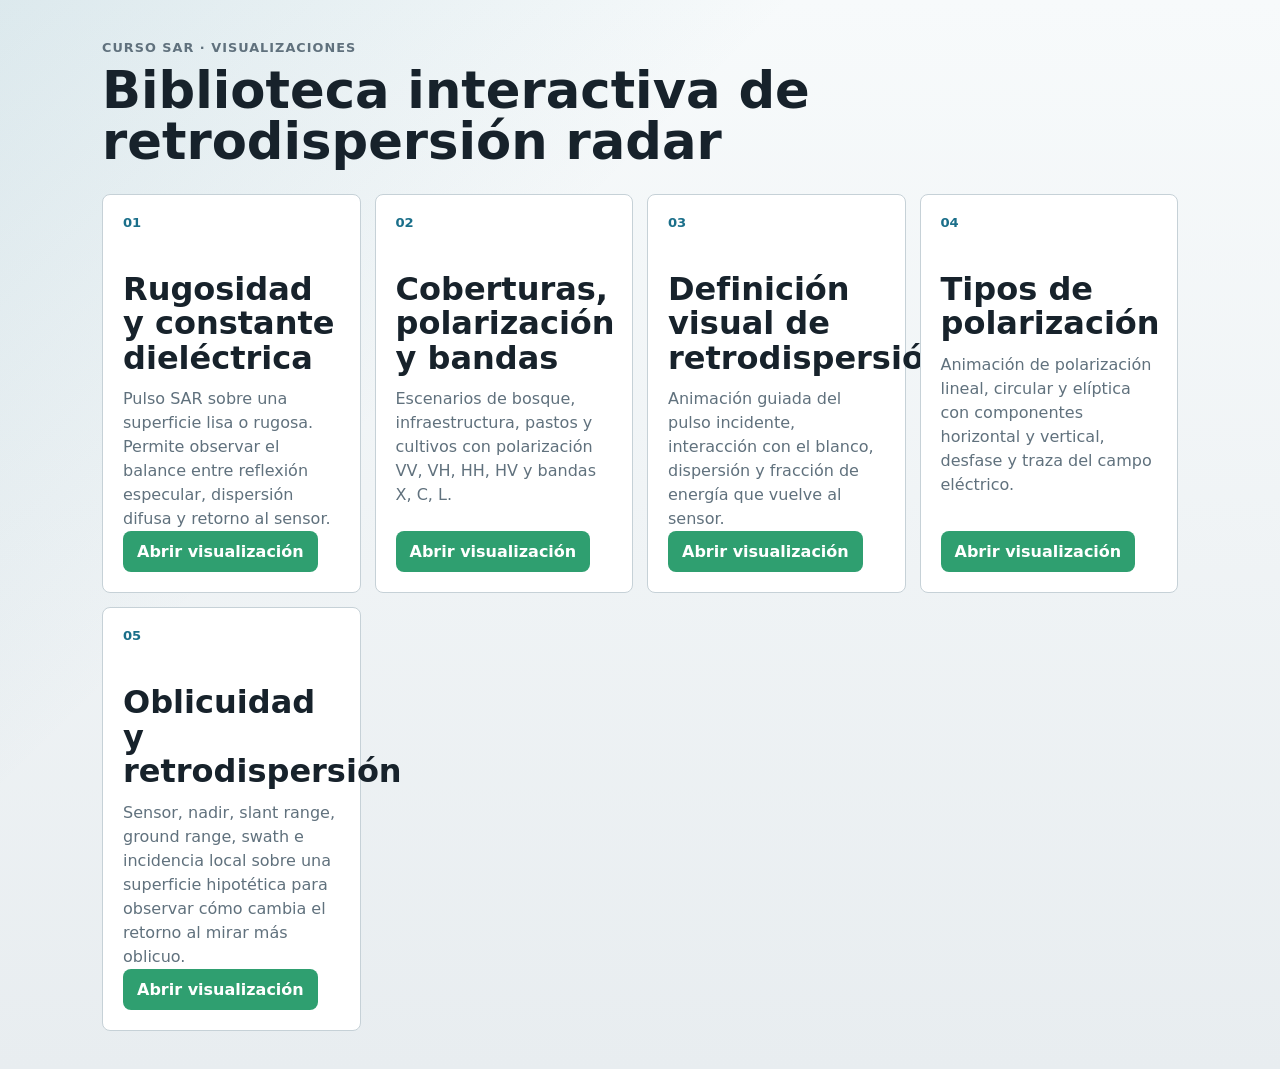
==== index.html @ 8bb1f793 "Publicar visualizaciones SAR" ====
<!doctype html>
<html lang="es">
  <head>
    <meta charset="utf-8">
    <meta name="viewport" content="width=device-width, initial-scale=1">
    <title>Visualizaciones SAR</title>
    <link rel="icon" href="data:,">
    <link rel="stylesheet" href="catalog.css">
  </head>
  <body>
    <main class="catalog-shell">
      <section class="catalog-head">
        <p class="eyebrow">Curso SAR · visualizaciones</p>
        <h1>Biblioteca interactiva de retrodispersión radar</h1>
      </section>

      <section class="visual-grid" aria-label="Visualizaciones disponibles">
        <article class="visual-card">
          <span class="number">01</span>
          <h2>Rugosidad y constante dieléctrica</h2>
          <p>
            Pulso SAR sobre una superficie lisa o rugosa. Permite observar el balance entre reflexión
            especular, dispersión difusa y retorno al sensor.
          </p>
          <a href="01-rugosidad-dielectrica/">Abrir visualización</a>
        </article>

        <article class="visual-card">
          <span class="number">02</span>
          <h2>Coberturas, polarización y bandas</h2>
          <p>
            Escenarios de bosque, infraestructura, pastos y cultivos con polarización VV, VH, HH, HV y
            bandas X, C, L.
          </p>
          <a href="02-coberturas-polarizacion-bandas/">Abrir visualización</a>
        </article>

        <article class="visual-card">
          <span class="number">03</span>
          <h2>Definición visual de retrodispersión</h2>
          <p>
            Animación guiada del pulso incidente, interacción con el blanco, dispersión y fracción de
            energía que vuelve al sensor.
          </p>
          <a href="03-retrodispersion-definicion/">Abrir visualización</a>
        </article>

        <article class="visual-card">
          <span class="number">04</span>
          <h2>Tipos de polarización</h2>
          <p>
            Animación de polarización lineal, circular y elíptica con componentes horizontal y vertical,
            desfase y traza del campo eléctrico.
          </p>
          <a href="04-tipos-polarizacion/">Abrir visualización</a>
        </article>

        <article class="visual-card">
          <span class="number">05</span>
          <h2>Oblicuidad y retrodispersión</h2>
          <p>
            Sensor, nadir, slant range, ground range, swath e incidencia local sobre una superficie
            hipotética para observar cómo cambia el retorno al mirar más oblicuo.
          </p>
          <a href="05-oblicuidad-retrodispersion/">Abrir visualización</a>
        </article>
      </section>
    </main>
  </body>
</html>
---- catalog.css ----
:root {
  color-scheme: light;
  --bg: #e8edf0;
  --panel: #ffffff;
  --text: #17222b;
  --muted: #60717d;
  --line: #c6d1d7;
  --accent: #1b6f8a;
  --green: #2f9f70;
  font-family:
    Inter, ui-sans-serif, system-ui, -apple-system, BlinkMacSystemFont, "Segoe UI",
    sans-serif;
}

* {
  box-sizing: border-box;
}

body {
  background:
    linear-gradient(135deg, rgb(27 111 138 / 12%), transparent 34%),
    linear-gradient(180deg, #f7fafb, var(--bg));
  color: var(--text);
  margin: 0;
  min-height: 100vh;
}

.catalog-shell {
  margin: 0 auto;
  max-width: 1120px;
  padding: 38px 22px;
}

.catalog-head {
  margin-bottom: 26px;
}

.eyebrow {
  color: var(--muted);
  font-size: 0.8rem;
  font-weight: 850;
  letter-spacing: 0.08em;
  margin: 0 0 8px;
  text-transform: uppercase;
}

h1,
h2,
p {
  letter-spacing: 0;
  margin: 0;
}

h1 {
  font-size: clamp(2rem, 4vw, 4rem);
  line-height: 1;
  max-width: 860px;
}

.visual-grid {
  display: grid;
  gap: 14px;
  grid-template-columns: repeat(auto-fit, minmax(240px, 1fr));
}

.visual-card {
  background: var(--panel);
  border: 1px solid var(--line);
  border-radius: 8px;
  display: flex;
  flex-direction: column;
  min-height: 260px;
  padding: 20px;
}

.number {
  color: var(--accent);
  font-size: 0.82rem;
  font-weight: 900;
  margin-bottom: 42px;
}

h2 {
  font-size: clamp(1.35rem, 2.5vw, 2rem);
  line-height: 1.08;
  margin-bottom: 12px;
}

p {
  color: var(--muted);
  line-height: 1.5;
}

a {
  align-self: flex-start;
  background: var(--green);
  border-radius: 8px;
  color: #ffffff;
  font-weight: 850;
  margin-top: auto;
  padding: 11px 14px;
  text-decoration: none;
}

a:hover {
  background: #24875e;
}

@media (max-width: 760px) {
  .visual-grid {
    grid-template-columns: 1fr;
  }

  .catalog-shell {
    padding: 24px 16px;
  }
}

@media (min-width: 761px) and (max-width: 980px) {
  .visual-grid {
    grid-template-columns: repeat(2, minmax(0, 1fr));
  }
}
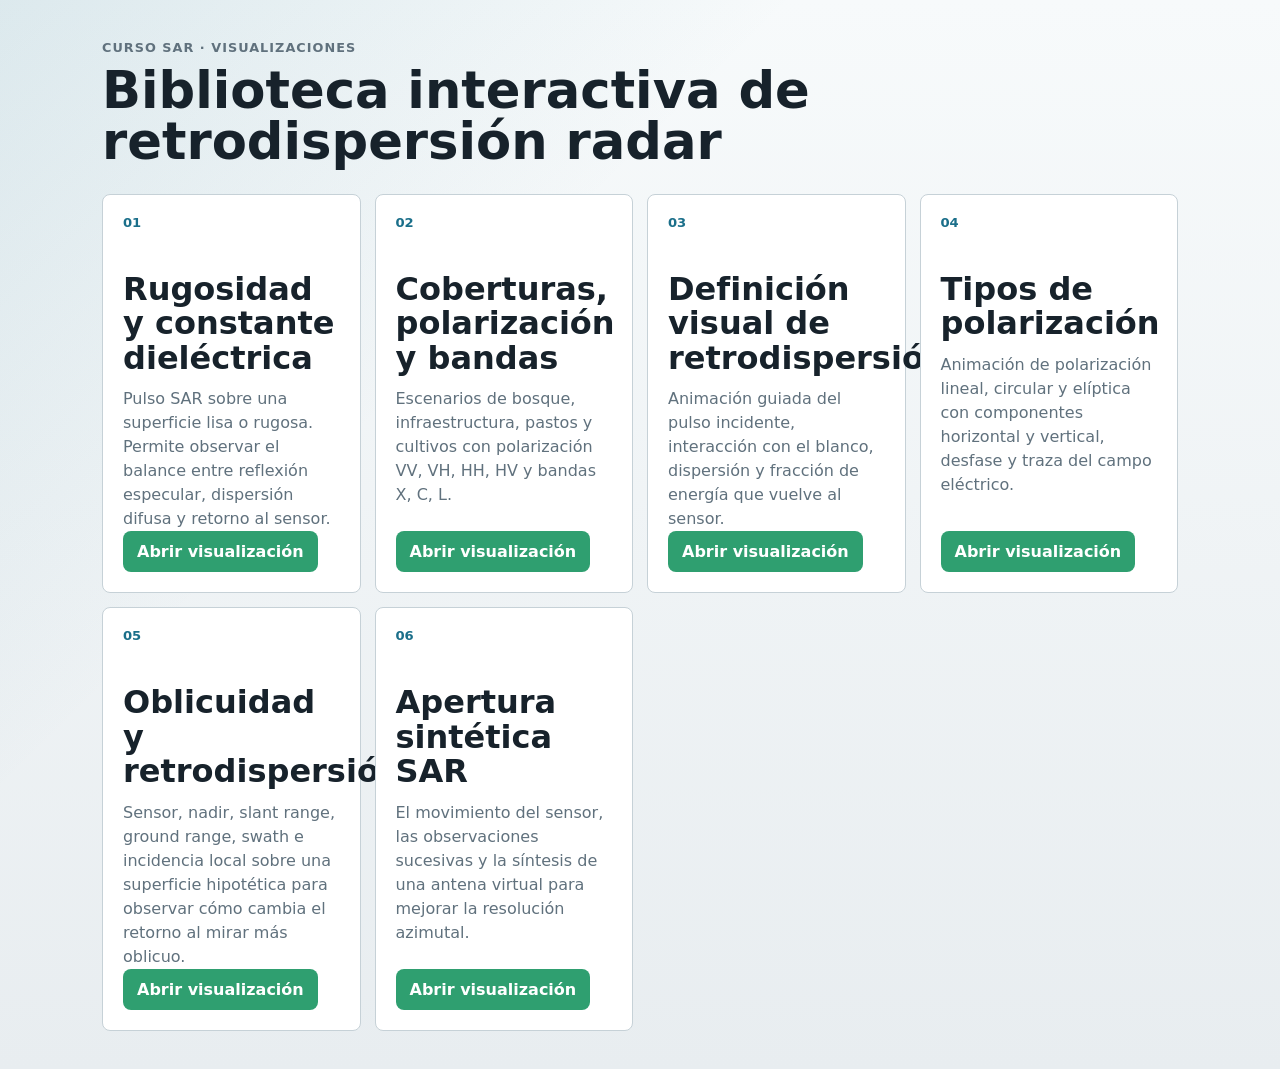
==== commit d63f1e24: "Update - test animation 06" ====
--- a/index.html
+++ b/index.html
@@ -64,6 +64,16 @@
           </p>
           <a href="05-oblicuidad-retrodispersion/">Abrir visualización</a>
         </article>
+
+        <article class="visual-card">
+          <span class="number">06</span>
+          <h2>Apertura sintética SAR</h2>
+          <p>
+            El movimiento del sensor, las observaciones sucesivas y la síntesis de una antena virtual
+            para mejorar la resolución azimutal.
+          </p>
+          <a href="06-apertura-sintetica/">Abrir visualización</a>
+        </article>
       </section>
     </main>
   </body>
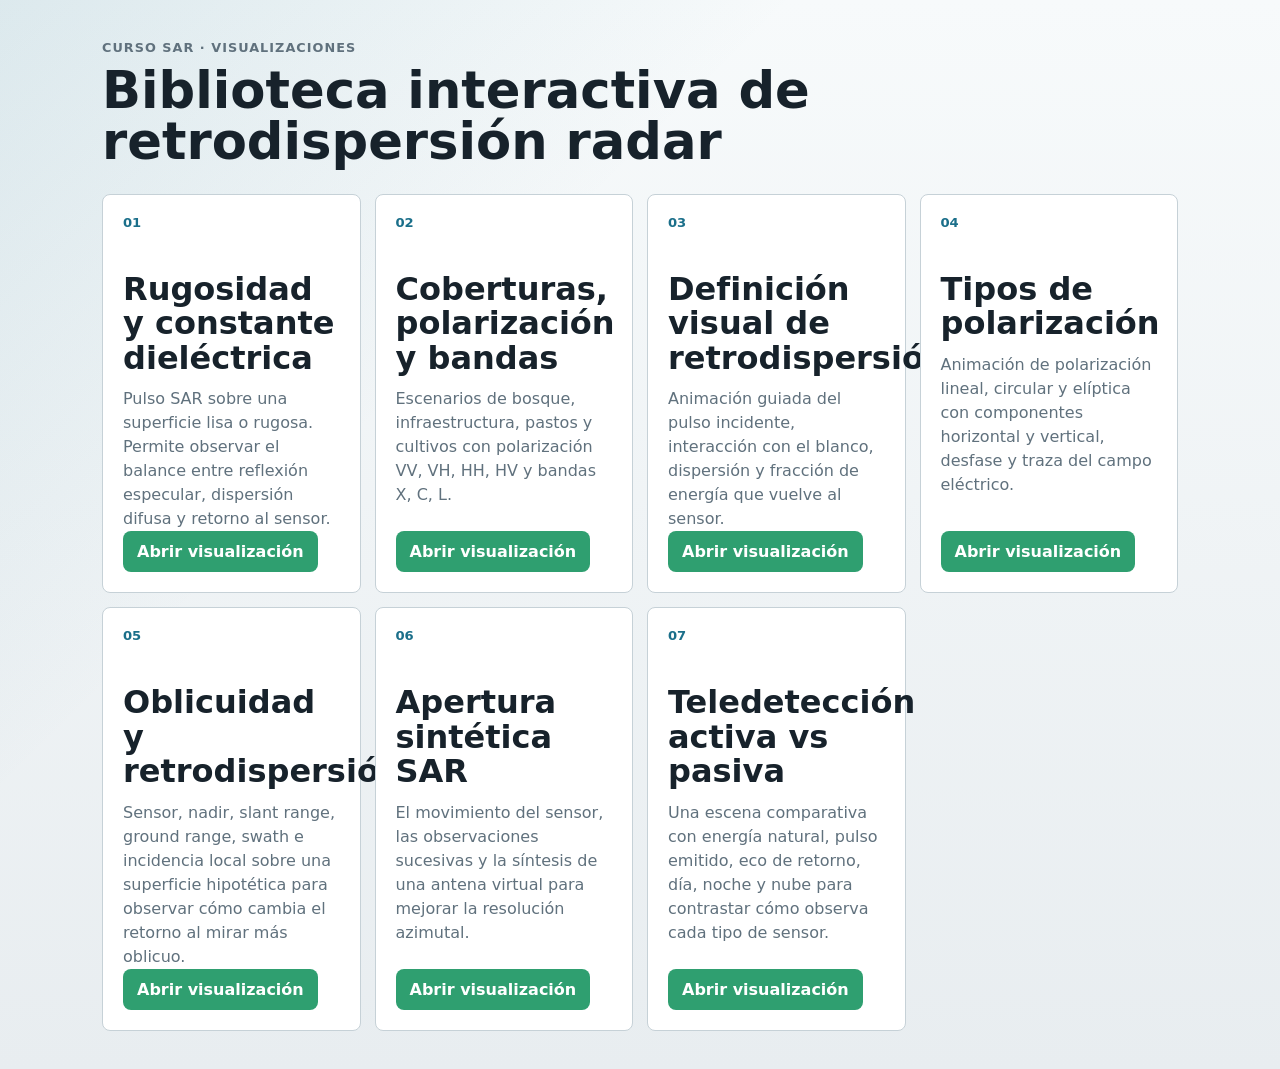
==== commit c973d496: "update: 07-activa-vs-pasiva/README.md" ====
--- a/index.html
+++ b/index.html
@@ -74,6 +74,16 @@
           </p>
           <a href="06-apertura-sintetica/">Abrir visualización</a>
         </article>
+
+        <article class="visual-card">
+          <span class="number">07</span>
+          <h2>Teledetección activa vs pasiva</h2>
+          <p>
+            Una escena comparativa con energía natural, pulso emitido, eco de retorno, día, noche y
+            nube para contrastar cómo observa cada tipo de sensor.
+          </p>
+          <a href="07-activa-vs-pasiva/">Abrir visualización</a>
+        </article>
       </section>
     </main>
   </body>
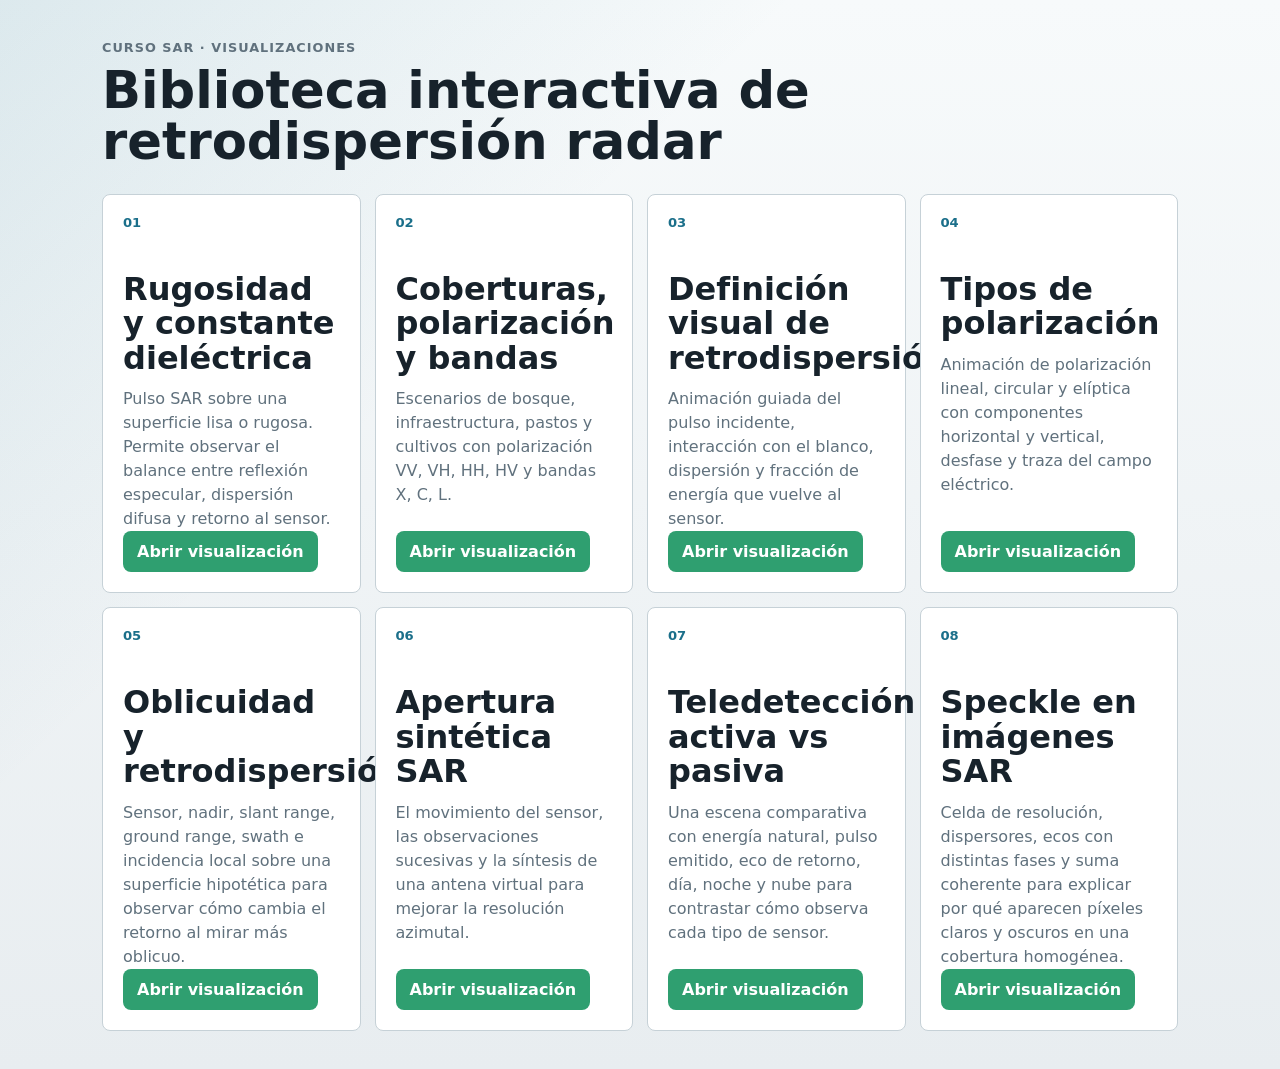
==== commit 72222f9d: "update animacion speckle" ====
--- a/index.html
+++ b/index.html
@@ -84,6 +84,16 @@
           </p>
           <a href="07-activa-vs-pasiva/">Abrir visualización</a>
         </article>
+
+        <article class="visual-card">
+          <span class="number">08</span>
+          <h2>Speckle en imágenes SAR</h2>
+          <p>
+            Celda de resolución, dispersores, ecos con distintas fases y suma coherente para explicar
+            por qué aparecen píxeles claros y oscuros en una cobertura homogénea.
+          </p>
+          <a href="08-speckle-sar/">Abrir visualización</a>
+        </article>
       </section>
     </main>
   </body>
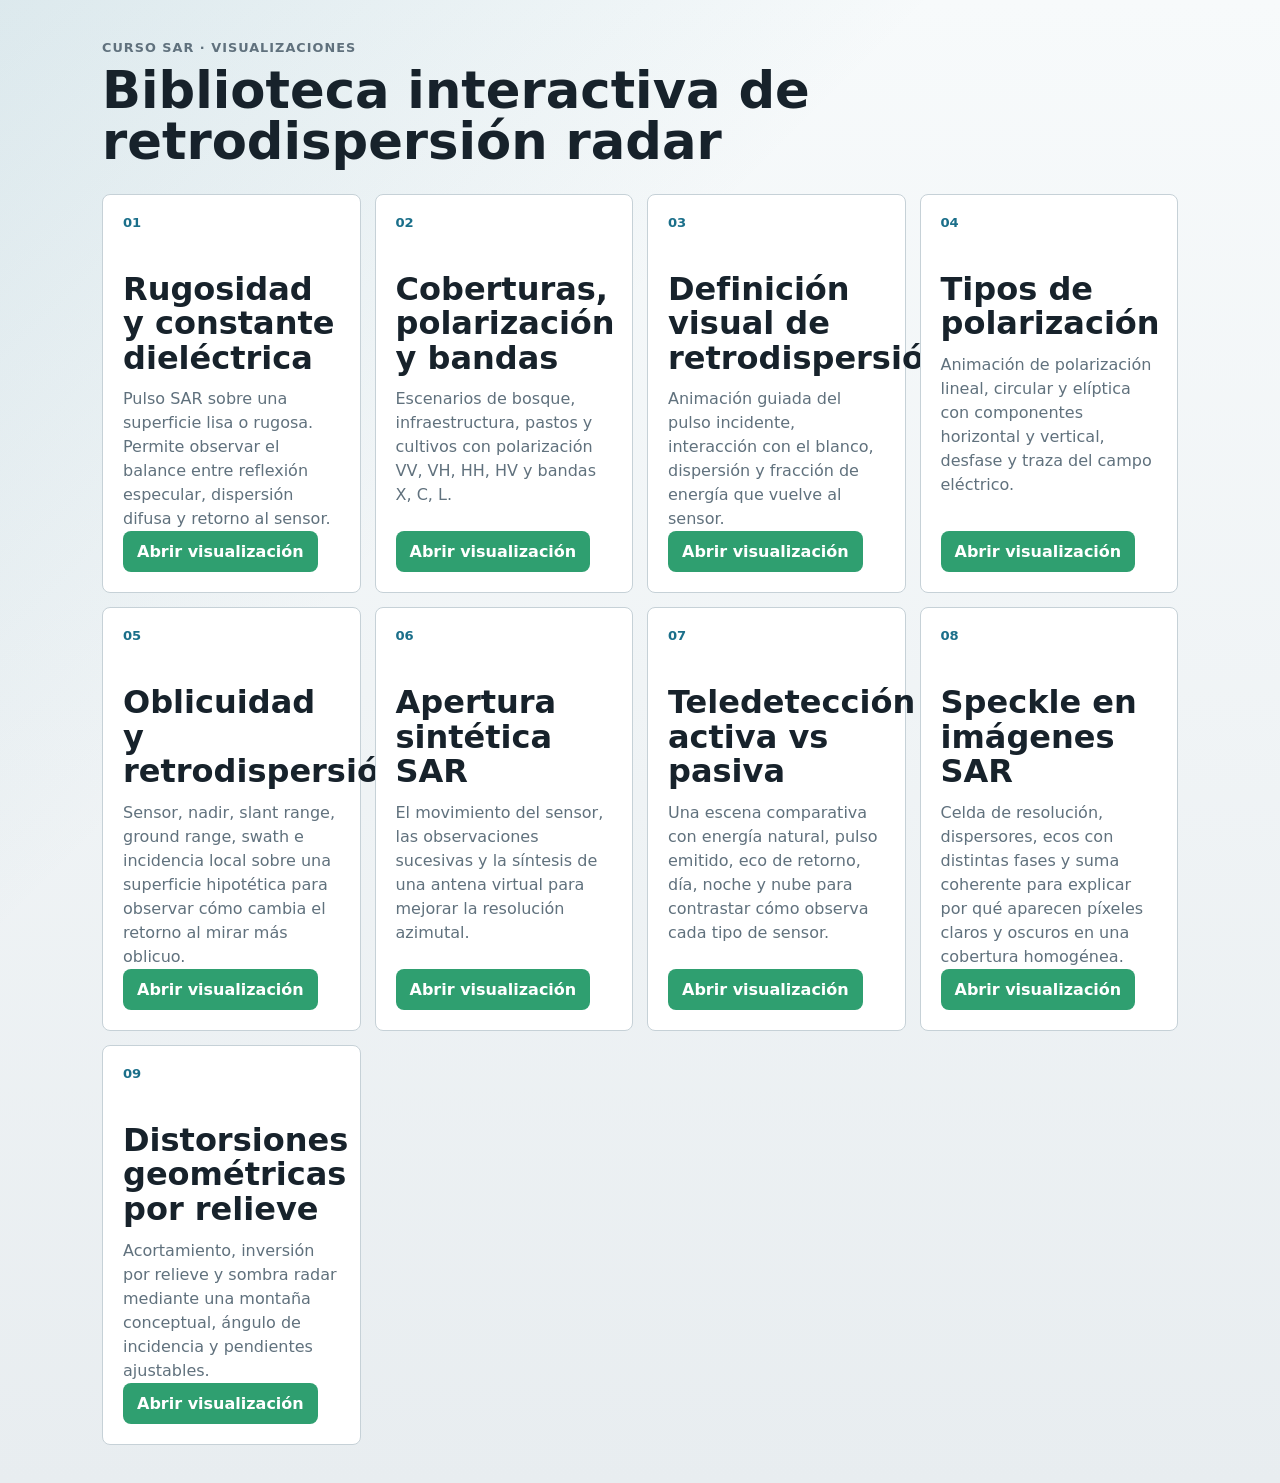
==== commit 7c1b118a: "Update - geometric distorsions" ====
--- a/index.html
+++ b/index.html
@@ -94,6 +94,16 @@
           </p>
           <a href="08-speckle-sar/">Abrir visualización</a>
         </article>
+
+        <article class="visual-card">
+          <span class="number">09</span>
+          <h2>Distorsiones geométricas por relieve</h2>
+          <p>
+            Acortamiento, inversión por relieve y sombra radar mediante una montaña conceptual,
+            ángulo de incidencia y pendientes ajustables.
+          </p>
+          <a href="09-distorsiones-terreno/">Abrir visualización</a>
+        </article>
       </section>
     </main>
   </body>
